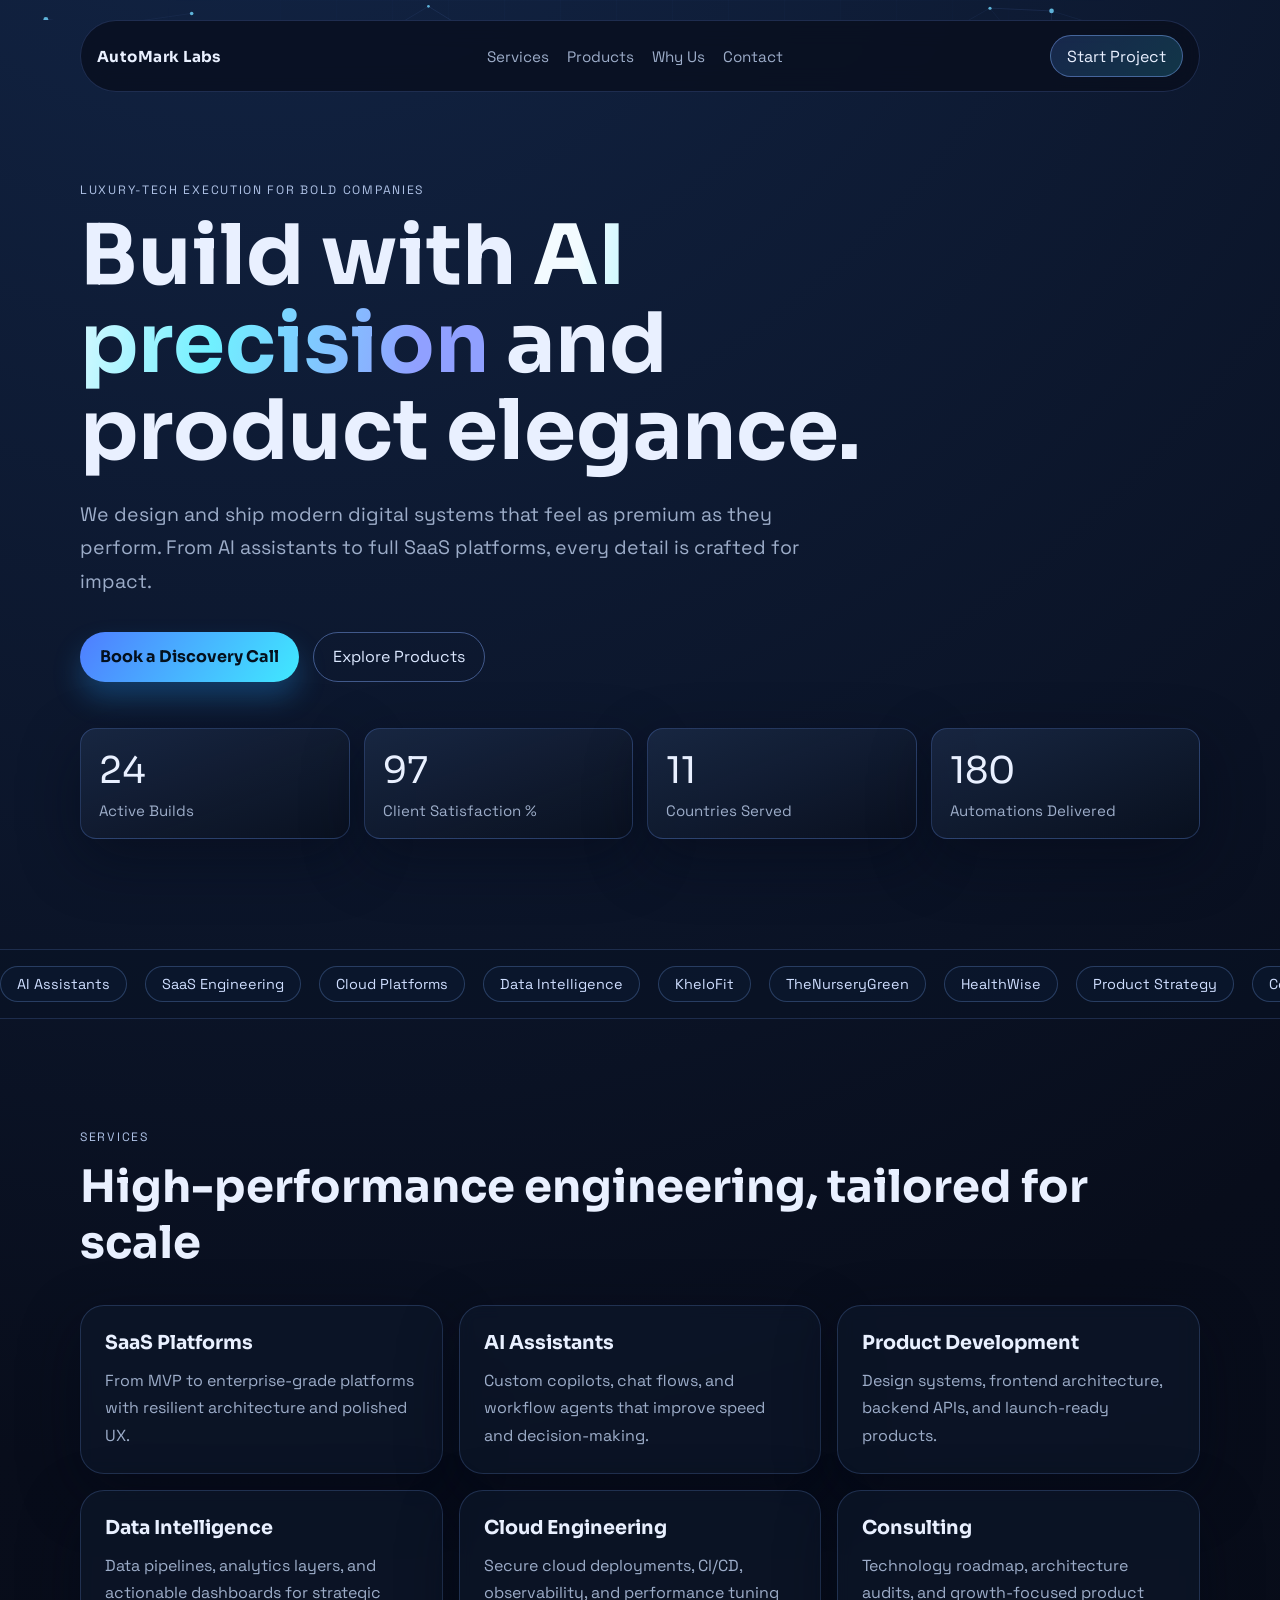
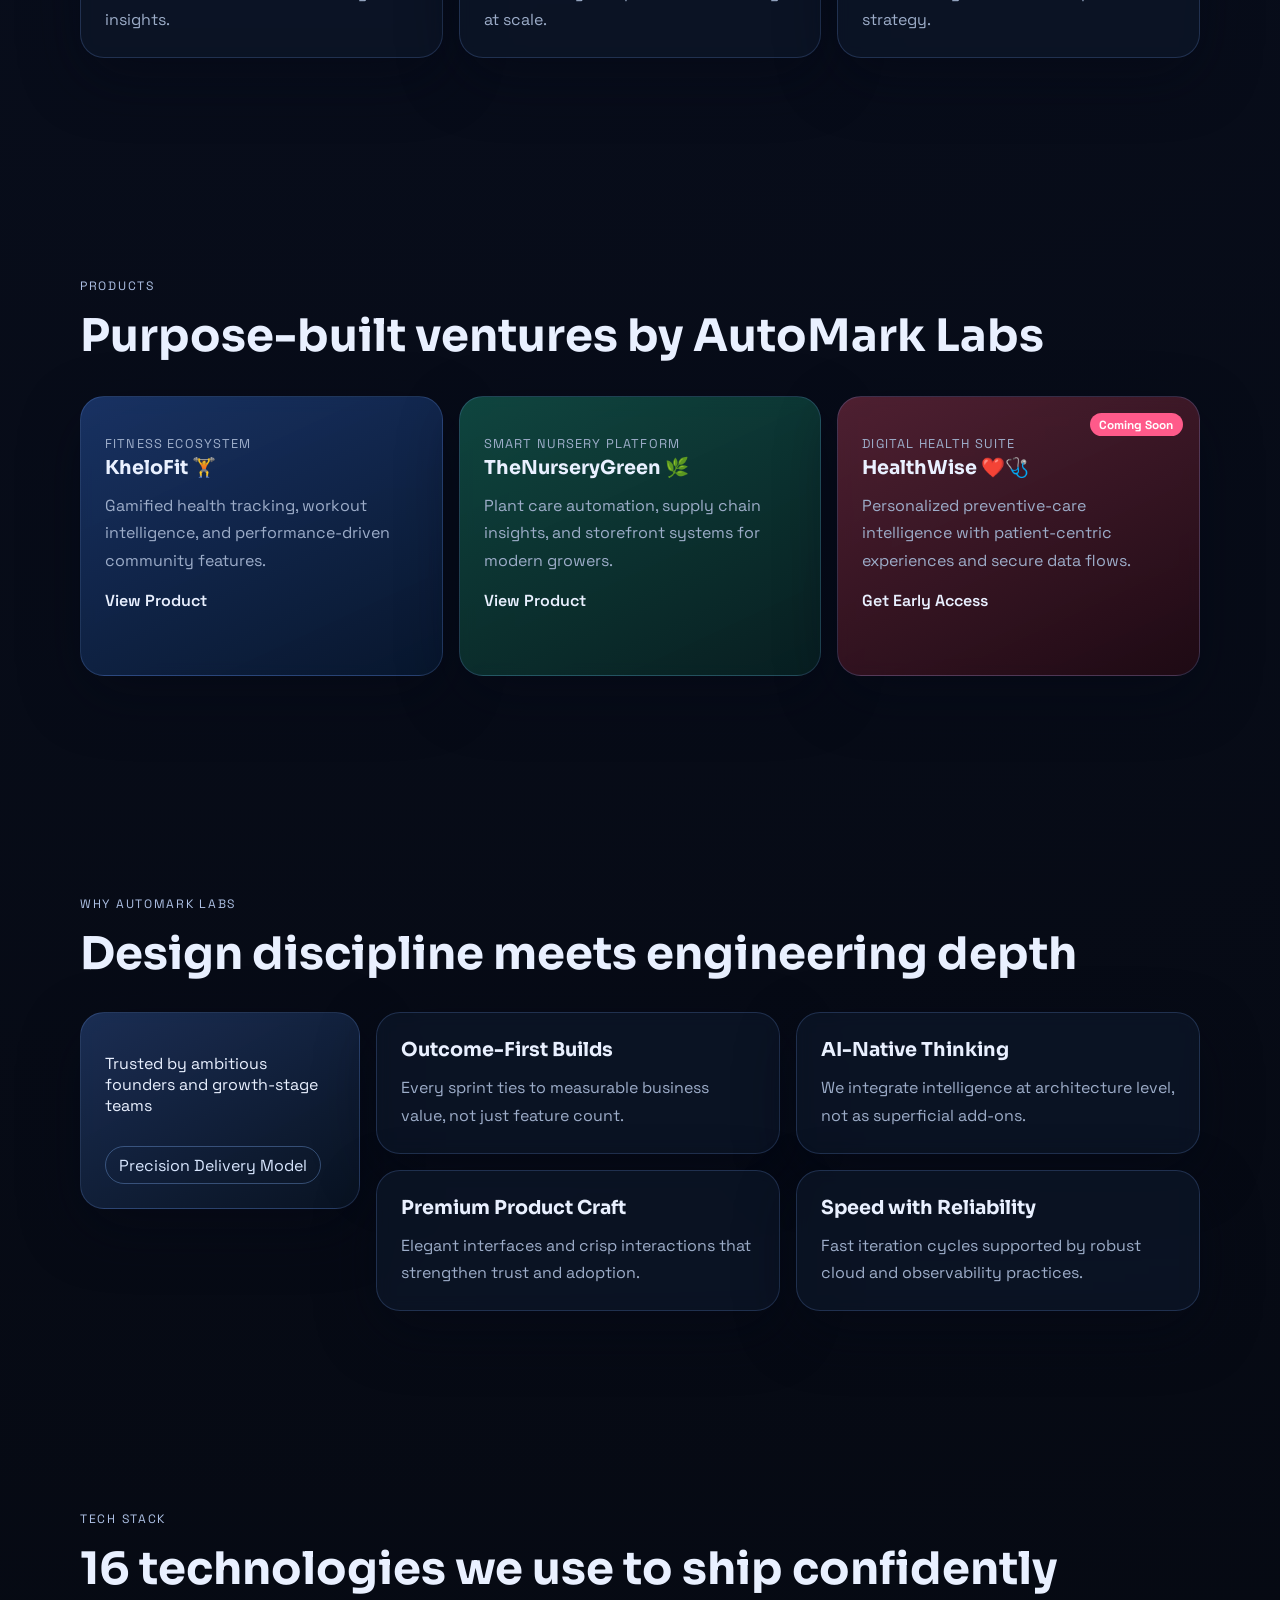
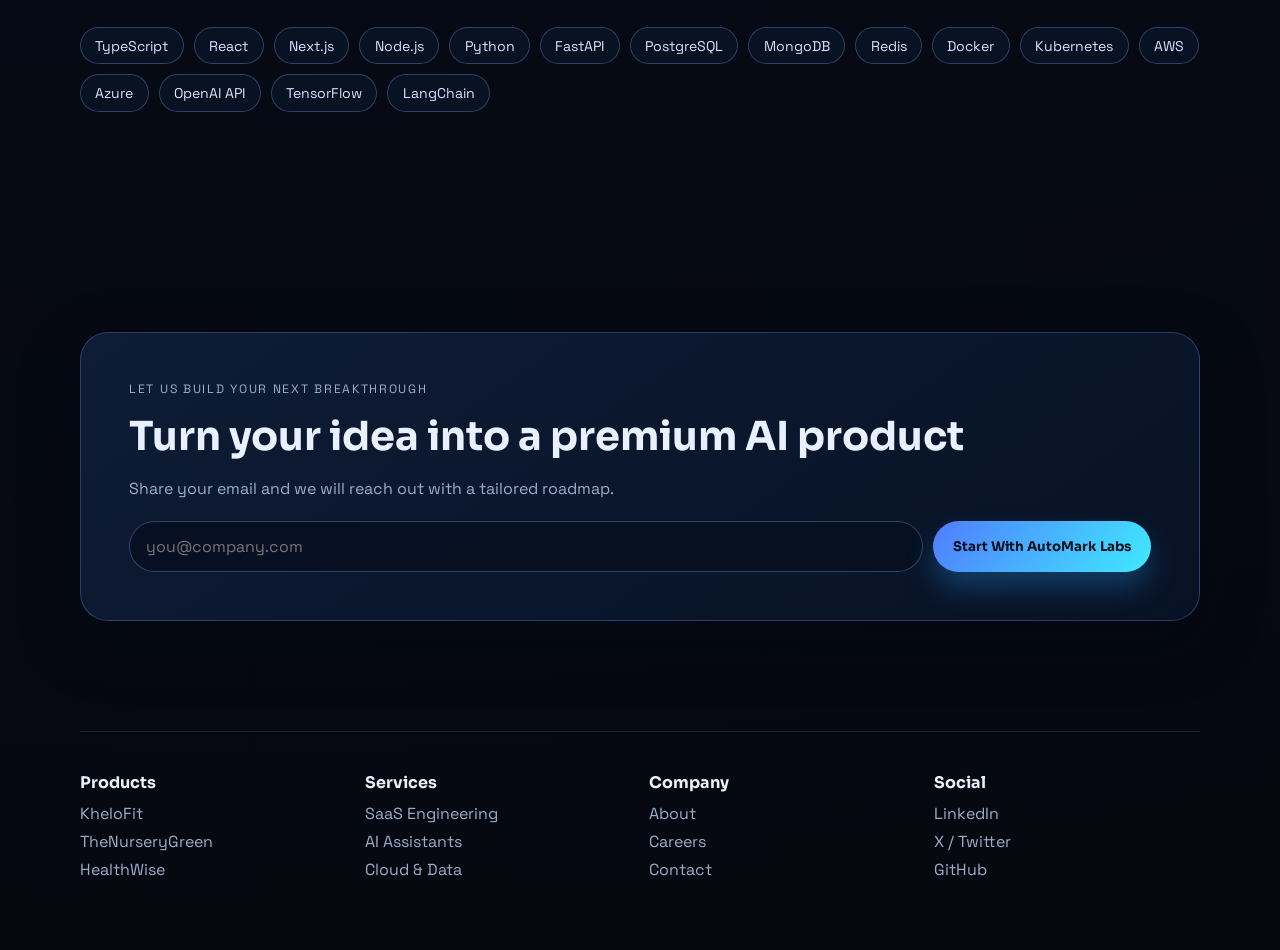
==== index.html @ b2c38bc4 "Initial AutoMarkLabs website" ====
<!DOCTYPE html>
<html lang="en">
  <head>
    <meta charset="UTF-8" />
    <meta name="viewport" content="width=device-width, initial-scale=1.0" />
    <title>AutoMark Labs | Luxury AI Engineering</title>
    <meta
      name="description"
      content="AutoMark Labs builds AI products, SaaS systems, and cloud-native platforms with precision and elegance."
    />

    <link rel="preconnect" href="https://fonts.googleapis.com" />
    <link rel="preconnect" href="https://fonts.gstatic.com" crossorigin />
    <link
      href="https://fonts.googleapis.com/css2?family=Space+Grotesk:wght@400;500;600;700&family=Sora:wght@400;500;600;700;800&display=swap"
      rel="stylesheet"
    />

    <link rel="stylesheet" href="styles.css" />
  </head>
  <body>
    <canvas id="particle-network" aria-hidden="true"></canvas>
    <div class="grid-atmosphere" aria-hidden="true"></div>

    <header class="site-header">
      <div class="brand">AutoMark Labs</div>
      <nav class="top-nav">
        <a href="#services">Services</a>
        <a href="#products">Products</a>
        <a href="#why">Why Us</a>
        <a href="#contact">Contact</a>
      </nav>
      <button class="ghost-btn">Start Project</button>
    </header>

    <main>
      <section class="hero section-pad" id="top">
        <div class="hero-glow" aria-hidden="true"></div>
        <p class="eyebrow reveal">Luxury-tech execution for bold companies</p>
        <h1 class="hero-title reveal">
          Build with
          <span class="gradient-text">AI precision</span>
          and product elegance.
        </h1>
        <p class="hero-copy reveal">
          We design and ship modern digital systems that feel as premium as they perform.
          From AI assistants to full SaaS platforms, every detail is crafted for impact.
        </p>

        <div class="hero-cta reveal">
          <a class="cta-btn" href="#contact">Book a Discovery Call</a>
          <a class="link-btn" href="#products">Explore Products</a>
        </div>

        <div class="hero-stats reveal">
          <article class="stat-card">
            <p class="stat-number" data-target="24">0</p>
            <p class="stat-label">Active Builds</p>
          </article>
          <article class="stat-card">
            <p class="stat-number" data-target="97">0</p>
            <p class="stat-label">Client Satisfaction %</p>
          </article>
          <article class="stat-card">
            <p class="stat-number" data-target="11">0</p>
            <p class="stat-label">Countries Served</p>
          </article>
          <article class="stat-card">
            <p class="stat-number" data-target="180">0</p>
            <p class="stat-label">Automations Delivered</p>
          </article>
        </div>
      </section>

      <section class="marquee-wrap" aria-label="Products and services marquee">
        <div class="marquee-track">
          <span>AI Assistants</span>
          <span>SaaS Engineering</span>
          <span>Cloud Platforms</span>
          <span>Data Intelligence</span>
          <span>KheloFit</span>
          <span>TheNurseryGreen</span>
          <span>HealthWise</span>
          <span>Product Strategy</span>
          <span>Consulting</span>
          <span>AI Automation</span>
        </div>
      </section>

      <section class="section-pad" id="services">
        <div class="section-head reveal">
          <p class="eyebrow">Services</p>
          <h2>High-performance engineering, tailored for scale</h2>
        </div>

        <div class="card-grid services-grid">
          <article class="service-card reveal">
            <h3>SaaS Platforms</h3>
            <p>From MVP to enterprise-grade platforms with resilient architecture and polished UX.</p>
          </article>
          <article class="service-card reveal">
            <h3>AI Assistants</h3>
            <p>Custom copilots, chat flows, and workflow agents that improve speed and decision-making.</p>
          </article>
          <article class="service-card reveal">
            <h3>Product Development</h3>
            <p>Design systems, frontend architecture, backend APIs, and launch-ready products.</p>
          </article>
          <article class="service-card reveal">
            <h3>Data Intelligence</h3>
            <p>Data pipelines, analytics layers, and actionable dashboards for strategic insights.</p>
          </article>
          <article class="service-card reveal">
            <h3>Cloud Engineering</h3>
            <p>Secure cloud deployments, CI/CD, observability, and performance tuning at scale.</p>
          </article>
          <article class="service-card reveal">
            <h3>Consulting</h3>
            <p>Technology roadmap, architecture audits, and growth-focused product strategy.</p>
          </article>
        </div>
      </section>

      <section class="section-pad" id="products">
        <div class="section-head reveal">
          <p class="eyebrow">Products</p>
          <h2>Purpose-built ventures by AutoMark Labs</h2>
        </div>

        <div class="products-grid">
          <article class="product-card p1 reveal">
            <p class="product-kicker">Fitness Ecosystem</p>
            <h3>KheloFit <span aria-hidden="true">🏋️</span></h3>
            <p>Gamified health tracking, workout intelligence, and performance-driven community features.</p>
            <a href="#" aria-label="Learn more about KheloFit">View Product</a>
          </article>

          <article class="product-card p2 reveal">
            <p class="product-kicker">Smart Nursery Platform</p>
            <h3>TheNurseryGreen <span aria-hidden="true">🌿</span></h3>
            <p>Plant care automation, supply chain insights, and storefront systems for modern growers.</p>
            <a href="#" aria-label="Learn more about TheNurseryGreen">View Product</a>
          </article>

          <article class="product-card p3 reveal">
            <span class="ribbon">Coming Soon</span>
            <p class="product-kicker">Digital Health Suite</p>
            <h3>HealthWise <span aria-hidden="true">❤️‍🩺</span></h3>
            <p>Personalized preventive-care intelligence with patient-centric experiences and secure data flows.</p>
            <a href="#" aria-label="Learn more about HealthWise">Get Early Access</a>
          </article>
        </div>
      </section>

      <section class="section-pad" id="why">
        <div class="section-head reveal">
          <p class="eyebrow">Why AutoMark Labs</p>
          <h2>Design discipline meets engineering depth</h2>
        </div>

        <div class="why-layout">
          <aside class="floating-badge reveal" aria-label="Company trust badge">
            <p>Trusted by ambitious founders and growth-stage teams</p>
            <div class="badge-chip">Precision Delivery Model</div>
          </aside>

          <div class="why-grid">
            <article class="why-card reveal">
              <h3>Outcome-First Builds</h3>
              <p>Every sprint ties to measurable business value, not just feature count.</p>
            </article>
            <article class="why-card reveal">
              <h3>AI-Native Thinking</h3>
              <p>We integrate intelligence at architecture level, not as superficial add-ons.</p>
            </article>
            <article class="why-card reveal">
              <h3>Premium Product Craft</h3>
              <p>Elegant interfaces and crisp interactions that strengthen trust and adoption.</p>
            </article>
            <article class="why-card reveal">
              <h3>Speed with Reliability</h3>
              <p>Fast iteration cycles supported by robust cloud and observability practices.</p>
            </article>
          </div>
        </div>
      </section>

      <section class="section-pad stack" id="stack">
        <div class="section-head reveal">
          <p class="eyebrow">Tech Stack</p>
          <h2>16 technologies we use to ship confidently</h2>
        </div>

        <div class="chip-wrap reveal" role="list" aria-label="Technology stack list">
          <span class="chip">TypeScript</span>
          <span class="chip">React</span>
          <span class="chip">Next.js</span>
          <span class="chip">Node.js</span>
          <span class="chip">Python</span>
          <span class="chip">FastAPI</span>
          <span class="chip">PostgreSQL</span>
          <span class="chip">MongoDB</span>
          <span class="chip">Redis</span>
          <span class="chip">Docker</span>
          <span class="chip">Kubernetes</span>
          <span class="chip">AWS</span>
          <span class="chip">Azure</span>
          <span class="chip">OpenAI API</span>
          <span class="chip">TensorFlow</span>
          <span class="chip">LangChain</span>
        </div>
      </section>

      <section class="section-pad" id="contact">
        <div class="cta-panel reveal">
          <p class="eyebrow">Let us build your next breakthrough</p>
          <h2>Turn your idea into a premium AI product</h2>
          <p>Share your email and we will reach out with a tailored roadmap.</p>
          <form class="cta-form" action="#" method="post">
            <label class="sr-only" for="email">Email Address</label>
            <input id="email" name="email" type="email" placeholder="you@company.com" required />
            <button type="submit">Start With AutoMark Labs</button>
          </form>
        </div>
      </section>
    </main>

    <footer class="site-footer section-pad">
      <div>
        <h4>Products</h4>
        <a href="#">KheloFit</a>
        <a href="#">TheNurseryGreen</a>
        <a href="#">HealthWise</a>
      </div>
      <div>
        <h4>Services</h4>
        <a href="#services">SaaS Engineering</a>
        <a href="#services">AI Assistants</a>
        <a href="#services">Cloud & Data</a>
      </div>
      <div>
        <h4>Company</h4>
        <a href="#why">About</a>
        <a href="#contact">Careers</a>
        <a href="#contact">Contact</a>
      </div>
      <div>
        <h4>Social</h4>
        <a href="#" aria-label="LinkedIn">LinkedIn</a>
        <a href="#" aria-label="X">X / Twitter</a>
        <a href="#" aria-label="GitHub">GitHub</a>
      </div>
    </footer>

    <script src="script.js"></script>
  </body>
</html>
---- styles.css ----
:root {
  --bg: #05080f;
  --bg-soft: #091120;
  --surface: rgba(14, 25, 44, 0.62);
  --surface-2: rgba(13, 20, 34, 0.8);
  --line: rgba(120, 163, 255, 0.18);
  --text: #e9f0ff;
  --muted: #9dadc9;
  --accent-cyan: #40e9ff;
  --accent-indigo: #7b8dff;
  --accent-blue: #4f7dff;
  --success: #62ffc9;
  --danger: #ff5a8a;
  --radius-lg: 24px;
  --radius-md: 16px;
  --radius-sm: 12px;
  --shadow-main: 0 20px 60px rgba(4, 9, 22, 0.45);
  --container: min(1120px, 92vw);
}

* {
  box-sizing: border-box;
}

html,
body {
  margin: 0;
  padding: 0;
  color: var(--text);
  font-family: "Space Grotesk", "Segoe UI", sans-serif;
  background: radial-gradient(circle at 20% -10%, #13274a 0%, #080d1b 40%, #05080f 100%);
  scroll-behavior: smooth;
}

body {
  min-height: 100vh;
  overflow-x: hidden;
}

a {
  color: inherit;
  text-decoration: none;
}

#particle-network {
  position: fixed;
  inset: 0;
  width: 100%;
  height: 100%;
  z-index: -3;
}

.grid-atmosphere {
  position: fixed;
  inset: 0;
  z-index: -2;
  background-image:
    linear-gradient(rgba(95, 145, 255, 0.08) 1px, transparent 1px),
    linear-gradient(90deg, rgba(95, 145, 255, 0.08) 1px, transparent 1px);
  background-size: 56px 56px;
  mask-image: radial-gradient(circle at center, rgba(0, 0, 0, 0.9), transparent 85%);
  pointer-events: none;
}

.site-header {
  width: var(--container);
  margin: 20px auto 0;
  position: sticky;
  top: 16px;
  z-index: 20;
  display: flex;
  align-items: center;
  justify-content: space-between;
  gap: 20px;
  padding: 14px 16px;
  border-radius: 999px;
  background: rgba(8, 14, 28, 0.76);
  border: 1px solid rgba(117, 157, 255, 0.2);
  backdrop-filter: blur(12px);
}

.brand {
  font-family: "Sora", "Segoe UI", sans-serif;
  font-weight: 700;
  letter-spacing: 0.03em;
  font-size: 0.95rem;
}

.top-nav {
  display: flex;
  gap: 18px;
  color: var(--muted);
  font-size: 0.95rem;
}

.top-nav a {
  transition: color 0.25s ease;
}

.top-nav a:hover,
.top-nav a:focus-visible {
  color: var(--text);
}

.ghost-btn {
  border: 1px solid rgba(130, 173, 255, 0.45);
  background: linear-gradient(135deg, rgba(84, 131, 255, 0.2), rgba(64, 233, 255, 0.18));
  color: var(--text);
  border-radius: 999px;
  padding: 0.6rem 1rem;
  font: inherit;
  cursor: pointer;
}

.section-pad {
  width: var(--container);
  margin: 0 auto;
  padding: 110px 0;
}

.hero {
  position: relative;
  padding-top: 90px;
}

.hero-glow {
  position: absolute;
  width: 580px;
  height: 580px;
  border-radius: 50%;
  left: 50%;
  top: 6%;
  transform: translateX(-50%);
  background: radial-gradient(circle, rgba(65, 141, 255, 0.35), rgba(6, 12, 23, 0));
  filter: blur(2px);
  z-index: -1;
}

.eyebrow {
  letter-spacing: 0.14em;
  text-transform: uppercase;
  color: #adc0e4;
  font-size: 0.76rem;
  margin: 0 0 14px;
}

.hero-title {
  font-family: "Sora", "Segoe UI", sans-serif;
  font-size: clamp(2.4rem, 6.5vw, 5.2rem);
  line-height: 1.05;
  max-width: 900px;
  margin: 0;
}

.gradient-text {
  background: linear-gradient(100deg, #f3fbff 10%, #70f0ff 45%, #90a0ff 85%);
  -webkit-background-clip: text;
  background-clip: text;
  color: transparent;
}

.hero-copy {
  max-width: 720px;
  color: var(--muted);
  font-size: clamp(1rem, 2vw, 1.22rem);
  margin: 24px 0 0;
  line-height: 1.7;
}

.hero-cta {
  margin-top: 34px;
  display: flex;
  gap: 14px;
  flex-wrap: wrap;
}

.cta-btn,
.cta-form button {
  background: linear-gradient(125deg, var(--accent-blue), var(--accent-cyan));
  color: #04101d;
  border: 0;
  border-radius: 999px;
  padding: 0.86rem 1.25rem;
  font-weight: 700;
  font-family: "Sora", "Segoe UI", sans-serif;
  cursor: pointer;
  box-shadow: 0 16px 28px rgba(40, 162, 255, 0.28);
}

.link-btn {
  border: 1px solid rgba(133, 171, 255, 0.44);
  border-radius: 999px;
  padding: 0.84rem 1.2rem;
  color: #dce8ff;
}

.hero-stats {
  margin-top: 46px;
  display: grid;
  grid-template-columns: repeat(4, minmax(140px, 1fr));
  gap: 14px;
}

.stat-card {
  background: linear-gradient(160deg, rgba(26, 41, 69, 0.86), rgba(9, 16, 30, 0.8));
  border-radius: var(--radius-md);
  border: 1px solid rgba(109, 157, 255, 0.25);
  padding: 18px;
  box-shadow: var(--shadow-main);
}

.stat-number {
  font-family: "Sora", "Segoe UI", sans-serif;
  font-size: clamp(1.5rem, 3vw, 2.3rem);
  margin: 0;
}

.stat-label {
  margin: 7px 0 0;
  color: var(--muted);
  font-size: 0.94rem;
}

.marquee-wrap {
  border-top: 1px solid var(--line);
  border-bottom: 1px solid var(--line);
  overflow: hidden;
  background: rgba(9, 18, 36, 0.5);
}

.marquee-track {
  display: flex;
  gap: 18px;
  width: max-content;
  padding: 16px 0;
  animation: marquee 30s linear infinite;
}

.marquee-track span {
  border: 1px solid rgba(129, 175, 255, 0.26);
  background: rgba(11, 25, 48, 0.65);
  border-radius: 999px;
  padding: 0.52rem 1rem;
  font-size: 0.9rem;
  color: #cfdeff;
}

@keyframes marquee {
  from {
    transform: translateX(0%);
  }
  to {
    transform: translateX(-50%);
  }
}

.section-head h2 {
  margin: 0;
  font-family: "Sora", "Segoe UI", sans-serif;
  font-size: clamp(1.6rem, 4vw, 2.8rem);
}

.card-grid {
  margin-top: 34px;
  display: grid;
  gap: 16px;
}

.services-grid {
  grid-template-columns: repeat(3, minmax(0, 1fr));
}

.service-card,
.why-card,
.product-card,
.floating-badge {
  border-radius: var(--radius-lg);
  border: 1px solid rgba(124, 171, 255, 0.2);
  background: var(--surface);
  backdrop-filter: blur(8px);
  padding: 24px;
  box-shadow: var(--shadow-main);
}

.service-card h3,
.why-card h3,
.product-card h3 {
  margin: 0;
  font-family: "Sora", "Segoe UI", sans-serif;
  font-size: 1.2rem;
}

.service-card p,
.why-card p,
.product-card p {
  margin: 12px 0 0;
  color: var(--muted);
  line-height: 1.7;
}

.products-grid {
  margin-top: 32px;
  display: grid;
  grid-template-columns: repeat(3, minmax(0, 1fr));
  gap: 16px;
}

.product-card {
  position: relative;
  min-height: 280px;
}

.product-kicker {
  margin: 0;
  font-size: 0.8rem;
  letter-spacing: 0.09em;
  text-transform: uppercase;
}

.product-card a {
  display: inline-block;
  margin-top: 16px;
  font-weight: 600;
}

.product-card.p1 {
  background: linear-gradient(155deg, rgba(32, 66, 130, 0.7), rgba(8, 24, 48, 0.88));
}

.product-card.p2 {
  background: linear-gradient(155deg, rgba(20, 97, 82, 0.68), rgba(8, 33, 34, 0.88));
}

.product-card.p3 {
  background: linear-gradient(155deg, rgba(116, 43, 63, 0.66), rgba(33, 10, 20, 0.9));
}

.ribbon {
  position: absolute;
  top: 16px;
  right: 16px;
  background: var(--danger);
  color: white;
  padding: 0.24rem 0.6rem;
  border-radius: 999px;
  font-size: 0.74rem;
  font-weight: 700;
}

.why-layout {
  margin-top: 30px;
  display: grid;
  grid-template-columns: 280px 1fr;
  gap: 16px;
}

.floating-badge {
  align-self: start;
  position: sticky;
  top: 110px;
  background: linear-gradient(150deg, rgba(30, 52, 94, 0.85), rgba(10, 20, 36, 0.88));
}

.badge-chip {
  display: inline-block;
  margin-top: 14px;
  border-radius: 999px;
  border: 1px solid rgba(132, 182, 255, 0.34);
  padding: 0.45rem 0.8rem;
  color: #d9e7ff;
}

.why-grid {
  display: grid;
  gap: 16px;
  grid-template-columns: repeat(2, minmax(0, 1fr));
}

.stack {
  padding-top: 90px;
}

.chip-wrap {
  margin-top: 30px;
  display: flex;
  flex-wrap: wrap;
  gap: 10px;
}

.chip {
  border-radius: 999px;
  padding: 0.54rem 0.9rem;
  border: 1px solid rgba(140, 176, 255, 0.3);
  background: rgba(9, 22, 42, 0.7);
  color: #d8e5ff;
  font-size: 0.88rem;
}

.cta-panel {
  border: 1px solid rgba(125, 170, 255, 0.28);
  border-radius: 28px;
  background: linear-gradient(145deg, rgba(14, 29, 56, 0.95), rgba(8, 19, 38, 0.95));
  padding: clamp(1.4rem, 4vw, 3rem);
  box-shadow: var(--shadow-main);
}

.cta-panel h2 {
  margin: 0;
  font-size: clamp(1.5rem, 3.8vw, 2.5rem);
  font-family: "Sora", "Segoe UI", sans-serif;
}

.cta-panel p {
  color: var(--muted);
  max-width: 640px;
}

.cta-form {
  margin-top: 22px;
  display: flex;
  gap: 10px;
  flex-wrap: wrap;
}

.cta-form input {
  min-width: 260px;
  flex: 1;
  border-radius: 999px;
  border: 1px solid rgba(141, 184, 255, 0.3);
  background: rgba(7, 16, 32, 0.85);
  color: var(--text);
  padding: 0.88rem 1rem;
  font: inherit;
}

.site-footer {
  display: grid;
  grid-template-columns: repeat(4, minmax(0, 1fr));
  gap: 18px;
  border-top: 1px solid var(--line);
  padding-top: 40px;
  padding-bottom: 70px;
}

.site-footer h4 {
  margin: 0 0 10px;
  font-family: "Sora", "Segoe UI", sans-serif;
}

.site-footer a {
  display: block;
  color: var(--muted);
  margin-top: 7px;
}

.sr-only {
  position: absolute;
  width: 1px;
  height: 1px;
  overflow: hidden;
  clip: rect(0, 0, 0, 0);
  white-space: nowrap;
}

.reveal {
  opacity: 0;
  transform: translateY(24px);
  transition: opacity 0.8s ease, transform 0.8s ease;
}

.reveal.is-visible {
  opacity: 1;
  transform: translateY(0);
}

@media (max-width: 1050px) {
  .hero-stats {
    grid-template-columns: repeat(2, minmax(0, 1fr));
  }

  .services-grid,
  .products-grid {
    grid-template-columns: repeat(2, minmax(0, 1fr));
  }

  .why-layout {
    grid-template-columns: 1fr;
  }

  .floating-badge {
    position: relative;
    top: 0;
  }

  .site-footer {
    grid-template-columns: repeat(2, minmax(0, 1fr));
  }
}

@media (max-width: 760px) {
  .site-header {
    margin-top: 12px;
    width: min(94vw, 1120px);
    border-radius: 18px;
    flex-wrap: wrap;
  }

  .top-nav {
    width: 100%;
    justify-content: space-between;
    order: 3;
  }

  .hero {
    padding-top: 60px;
  }

  .section-pad {
    padding: 78px 0;
  }

  .services-grid,
  .products-grid,
  .why-grid,
  .site-footer {
    grid-template-columns: 1fr;
  }

  .hero-stats {
    grid-template-columns: 1fr;
  }

  .cta-form {
    flex-direction: column;
  }

  .cta-form input,
  .cta-form button {
    width: 100%;
  }
}

@media (prefers-reduced-motion: reduce) {
  * {
    animation: none !important;
    transition: none !important;
    scroll-behavior: auto !important;
  }

  .reveal {
    opacity: 1;
    transform: none;
  }
}
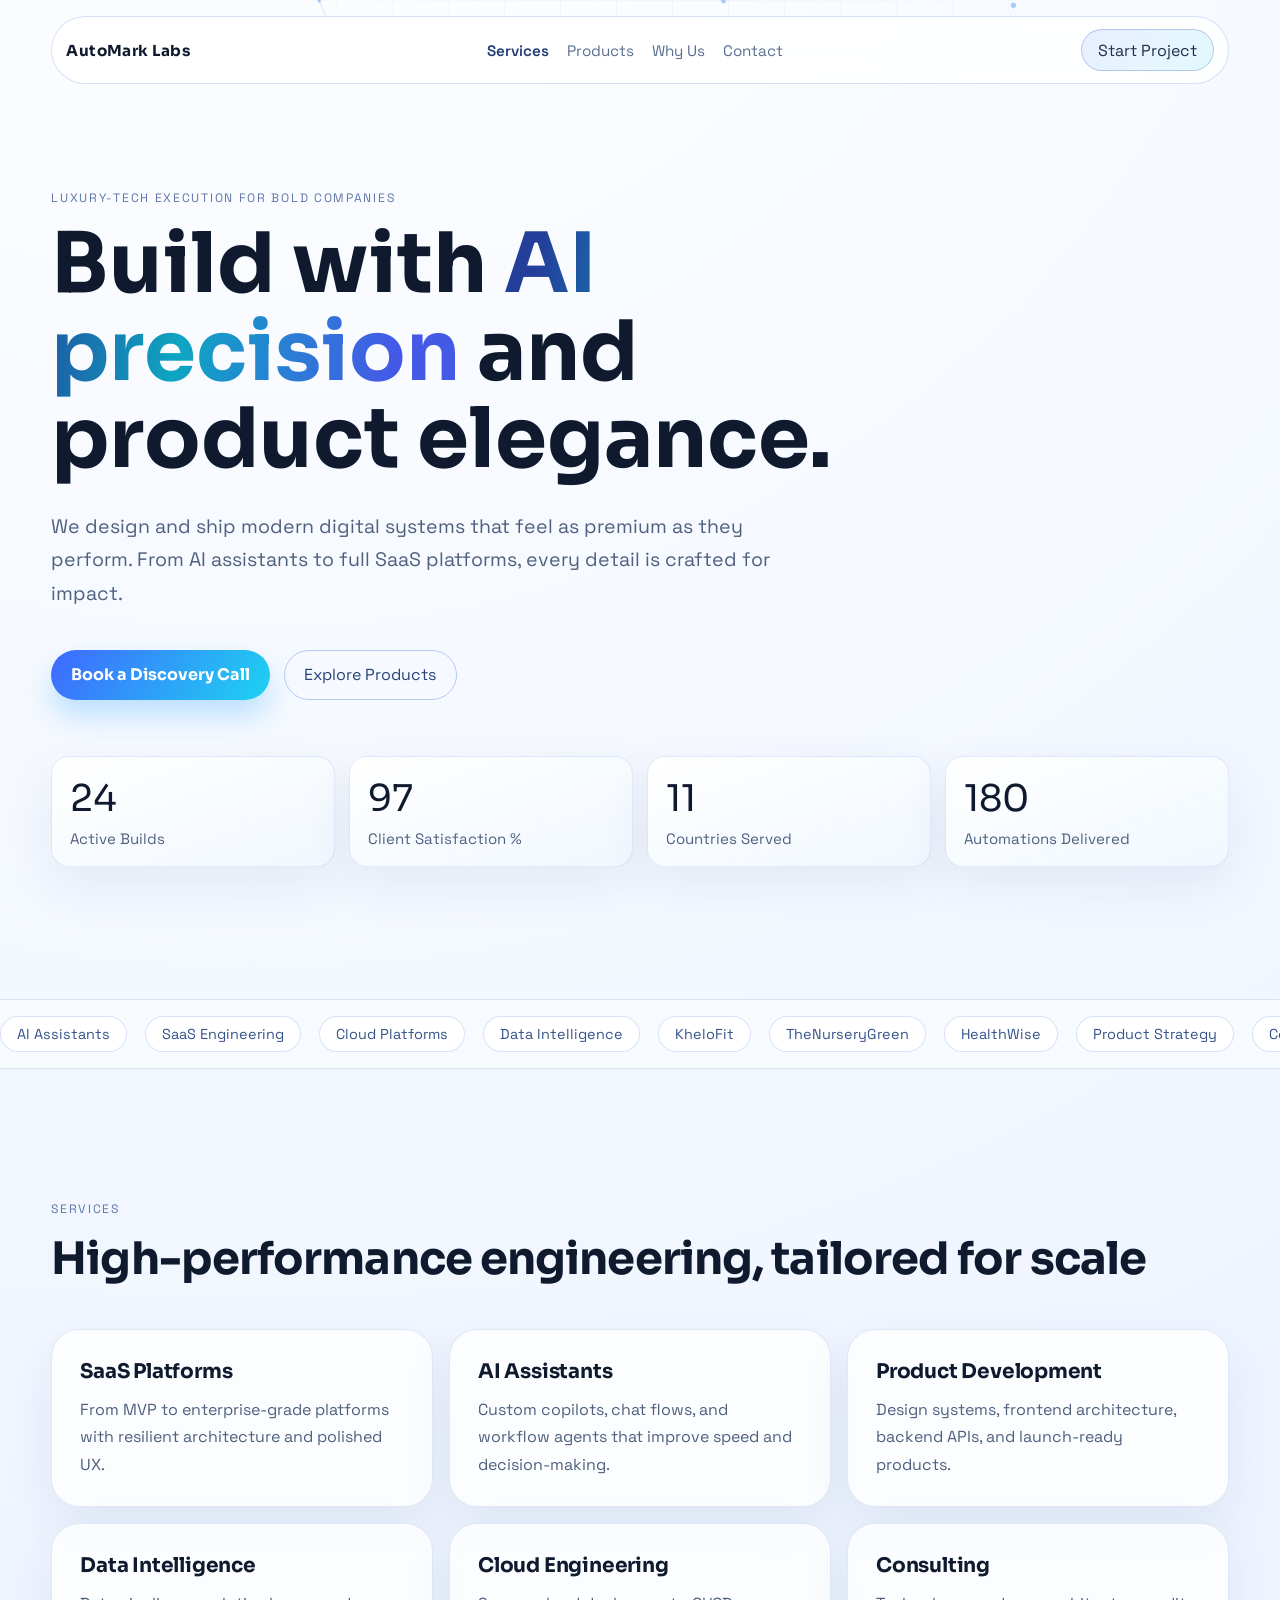
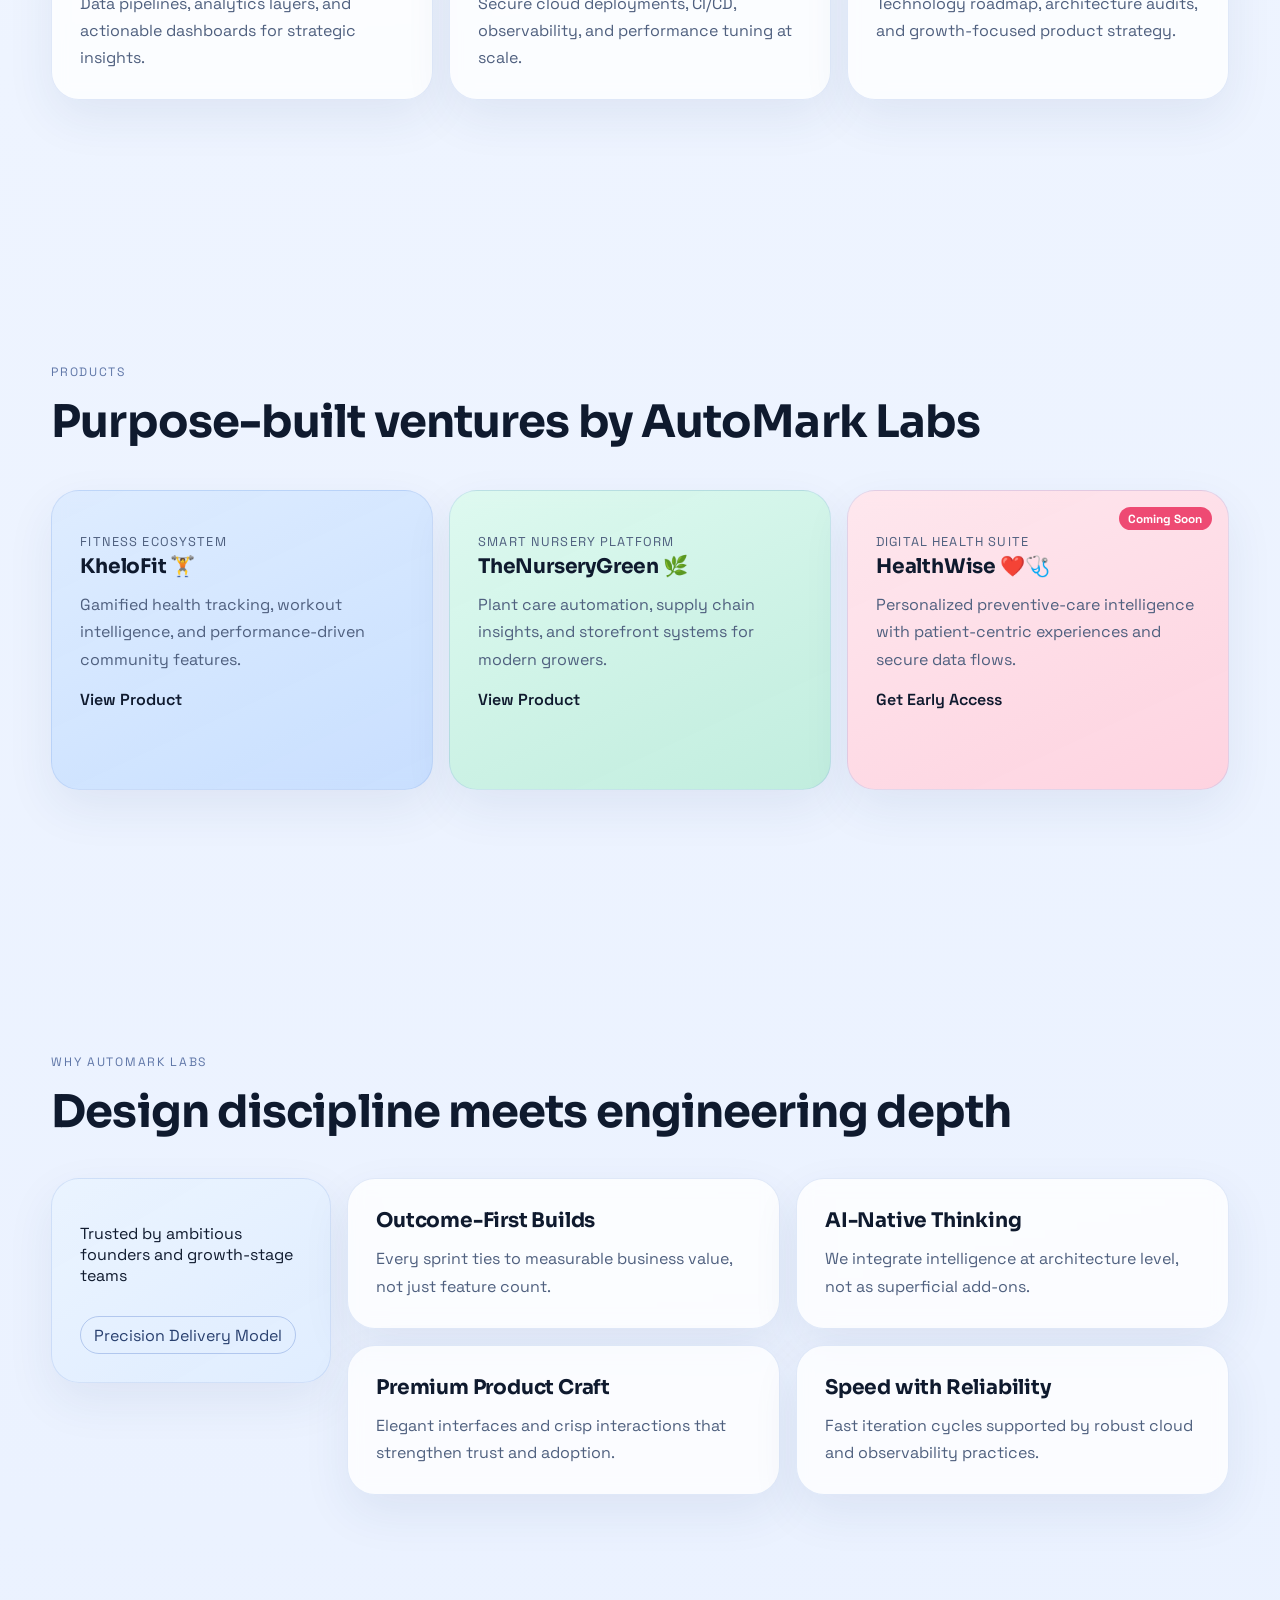
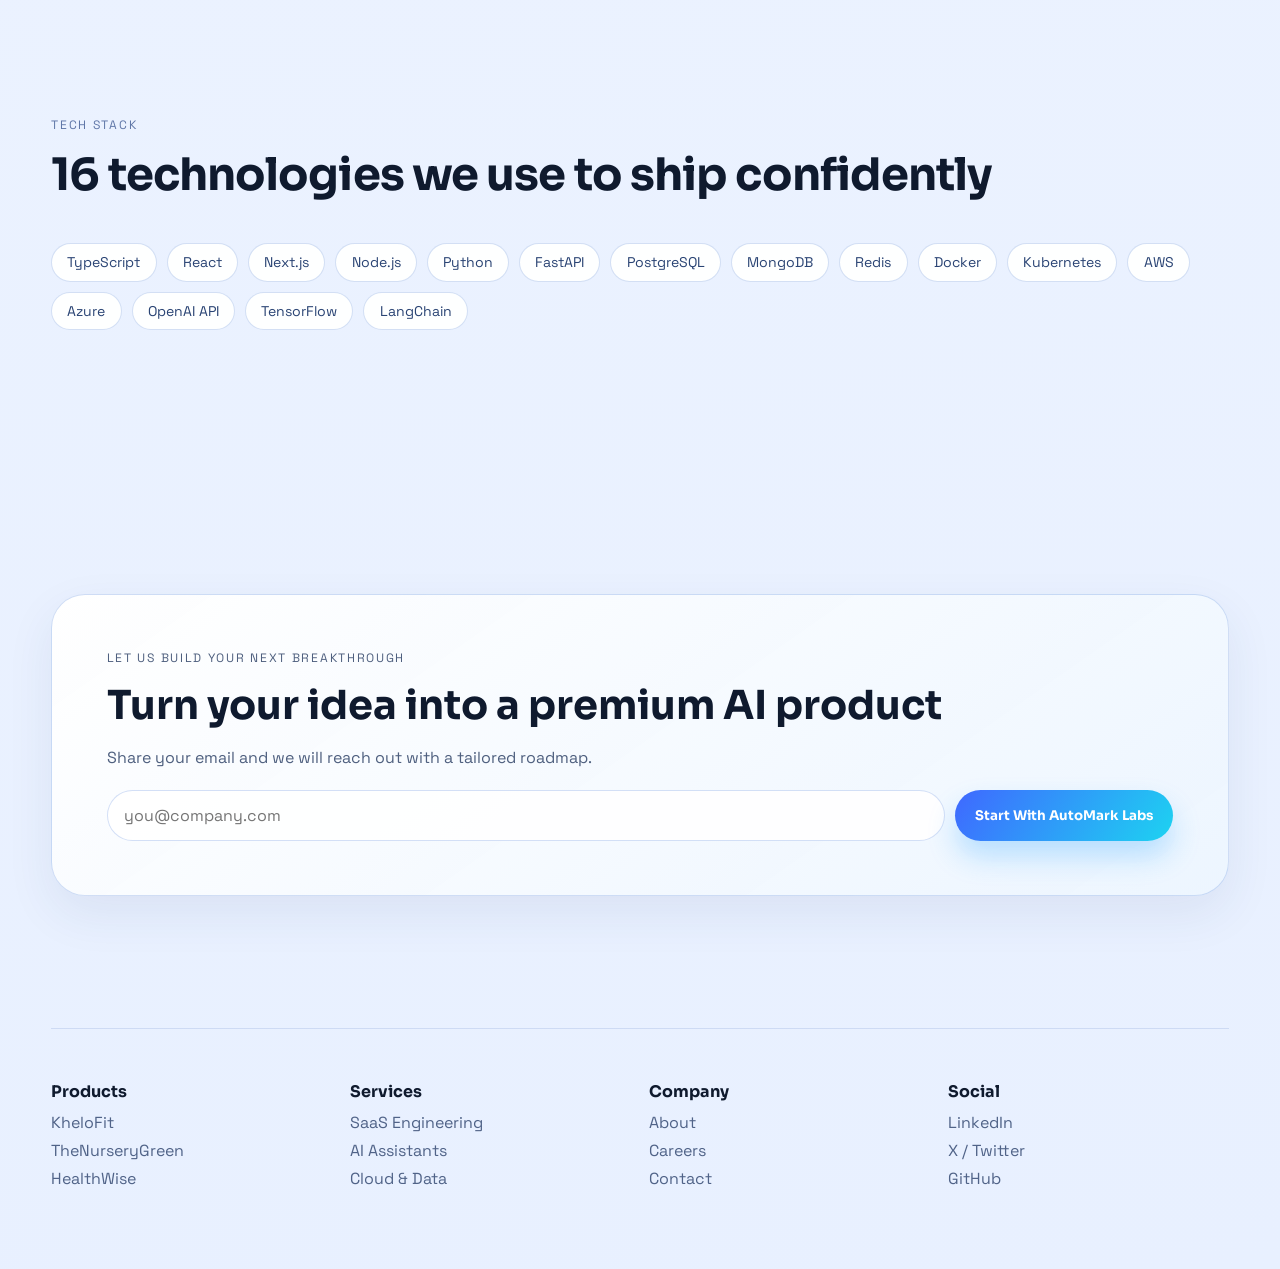
==== commit 69096ec9: "Add technical SEO metadata and crawl files" ====
--- a/index.html
+++ b/index.html
@@ -3,11 +3,38 @@
   <head>
     <meta charset="UTF-8" />
     <meta name="viewport" content="width=device-width, initial-scale=1.0" />
-    <title>AutoMark Labs | Luxury AI Engineering</title>
+    <title>AutoMark Labs | AI Product Development, SaaS, and Cloud Engineering</title>
     <meta
       name="description"
-      content="AutoMark Labs builds AI products, SaaS systems, and cloud-native platforms with precision and elegance."
-    />
+      content="AutoMark Labs helps startups and businesses build AI products, SaaS platforms, cloud-native systems, and data intelligence solutions with premium design and engineering precision."
+    />
+    <meta
+      name="keywords"
+      content="AutoMark Labs, AI product development, SaaS development company, AI assistants, cloud engineering, data intelligence, product consulting, software development India"
+    />
+    <meta name="author" content="AutoMark Labs" />
+    <meta name="robots" content="index, follow, max-image-preview:large, max-snippet:-1, max-video-preview:-1" />
+    <link rel="canonical" href="https://automarklabs.in/" />
+
+    <meta property="og:type" content="website" />
+    <meta property="og:site_name" content="AutoMark Labs" />
+    <meta property="og:title" content="AutoMark Labs | AI Product Development, SaaS, and Cloud Engineering" />
+    <meta
+      property="og:description"
+      content="We design and build AI-first products, scalable SaaS platforms, and modern cloud systems for ambitious companies."
+    />
+    <meta property="og:url" content="https://automarklabs.in/" />
+    <meta property="og:image" content="https://automarklabs.in/og-image.svg" />
+
+    <meta name="twitter:card" content="summary_large_image" />
+    <meta name="twitter:title" content="AutoMark Labs | AI Product Development, SaaS, and Cloud Engineering" />
+    <meta
+      name="twitter:description"
+      content="AI products, SaaS engineering, cloud infrastructure, and data intelligence crafted with premium product design."
+    />
+    <meta name="twitter:image" content="https://automarklabs.in/og-image.svg" />
+
+    <link rel="icon" type="image/svg+xml" href="/favicon.svg" />
 
     <link rel="preconnect" href="https://fonts.googleapis.com" />
     <link rel="preconnect" href="https://fonts.gstatic.com" crossorigin />
@@ -15,6 +42,28 @@
       href="https://fonts.googleapis.com/css2?family=Space+Grotesk:wght@400;500;600;700&family=Sora:wght@400;500;600;700;800&display=swap"
       rel="stylesheet"
     />
+
+    <script type="application/ld+json">
+      {
+        "@context": "https://schema.org",
+        "@type": "Organization",
+        "name": "AutoMark Labs",
+        "url": "https://automarklabs.in/",
+        "description": "AutoMark Labs builds AI products, SaaS platforms, and cloud-native systems with premium design and engineering.",
+        "sameAs": [
+          "https://www.linkedin.com/",
+          "https://x.com/",
+          "https://github.com/tom226"
+        ],
+        "knowsAbout": [
+          "AI Product Development",
+          "SaaS Engineering",
+          "Cloud Engineering",
+          "Data Intelligence",
+          "Technology Consulting"
+        ]
+      }
+    </script>
 
     <link rel="stylesheet" href="styles.css" />
   </head>
@@ -30,7 +79,7 @@
         <a href="#why">Why Us</a>
         <a href="#contact">Contact</a>
       </nav>
-      <button class="ghost-btn">Start Project</button>
+      <a class="ghost-btn" href="#contact">Start Project</a>
     </header>
 
     <main>
--- a/styles.css
+++ b/styles.css
@@ -1,21 +1,21 @@
 :root {
-  --bg: #05080f;
-  --bg-soft: #091120;
-  --surface: rgba(14, 25, 44, 0.62);
-  --surface-2: rgba(13, 20, 34, 0.8);
-  --line: rgba(120, 163, 255, 0.18);
-  --text: #e9f0ff;
-  --muted: #9dadc9;
-  --accent-cyan: #40e9ff;
-  --accent-indigo: #7b8dff;
-  --accent-blue: #4f7dff;
-  --success: #62ffc9;
-  --danger: #ff5a8a;
-  --radius-lg: 24px;
-  --radius-md: 16px;
+  --bg: #f4f8ff;
+  --bg-soft: #edf3ff;
+  --surface: rgba(255, 255, 255, 0.78);
+  --surface-2: rgba(246, 250, 255, 0.9);
+  --line: rgba(94, 131, 201, 0.2);
+  --text: #0f1a2e;
+  --muted: #4f607f;
+  --accent-cyan: #1dd3f1;
+  --accent-indigo: #5674ff;
+  --accent-blue: #3f68ff;
+  --success: #1ec78f;
+  --danger: #ee4a73;
+  --radius-lg: 28px;
+  --radius-md: 18px;
   --radius-sm: 12px;
-  --shadow-main: 0 20px 60px rgba(4, 9, 22, 0.45);
-  --container: min(1120px, 92vw);
+  --shadow-main: 0 18px 48px rgba(39, 70, 120, 0.08);
+  --container: min(1180px, 92vw);
 }
 
 * {
@@ -28,7 +28,7 @@
   padding: 0;
   color: var(--text);
   font-family: "Space Grotesk", "Segoe UI", sans-serif;
-  background: radial-gradient(circle at 20% -10%, #13274a 0%, #080d1b 40%, #05080f 100%);
+  background: radial-gradient(circle at 20% -10%, #ffffff 0%, #eef4ff 42%, #e8f0ff 100%);
   scroll-behavior: smooth;
 }
 
@@ -55,8 +55,8 @@
   inset: 0;
   z-index: -2;
   background-image:
-    linear-gradient(rgba(95, 145, 255, 0.08) 1px, transparent 1px),
-    linear-gradient(90deg, rgba(95, 145, 255, 0.08) 1px, transparent 1px);
+    linear-gradient(rgba(112, 145, 212, 0.18) 1px, transparent 1px),
+    linear-gradient(90deg, rgba(112, 145, 212, 0.18) 1px, transparent 1px);
   background-size: 56px 56px;
   mask-image: radial-gradient(circle at center, rgba(0, 0, 0, 0.9), transparent 85%);
   pointer-events: none;
@@ -64,19 +64,26 @@
 
 .site-header {
   width: var(--container);
-  margin: 20px auto 0;
+  margin: 16px auto 0;
   position: sticky;
-  top: 16px;
+  top: 12px;
   z-index: 20;
   display: flex;
   align-items: center;
   justify-content: space-between;
   gap: 20px;
-  padding: 14px 16px;
-  border-radius: 999px;
-  background: rgba(8, 14, 28, 0.76);
-  border: 1px solid rgba(117, 157, 255, 0.2);
+  padding: 12px 14px;
+  border-radius: 999px;
+  background: rgba(255, 255, 255, 0.84);
+  border: 1px solid rgba(121, 154, 222, 0.3);
   backdrop-filter: blur(12px);
+  transition: transform 0.28s ease, box-shadow 0.28s ease, background-color 0.28s ease;
+}
+
+.site-header.is-scrolled {
+  transform: translateY(-2px) scale(0.995);
+  box-shadow: 0 10px 30px rgba(31, 62, 115, 0.12);
+  background: rgba(255, 255, 255, 0.92);
 }
 
 .brand {
@@ -89,7 +96,7 @@
 .top-nav {
   display: flex;
   gap: 18px;
-  color: var(--muted);
+  color: #5a6d92;
   font-size: 0.95rem;
 }
 
@@ -102,10 +109,15 @@
   color: var(--text);
 }
 
+.top-nav a.is-active {
+  color: #203b73;
+  font-weight: 600;
+}
+
 .ghost-btn {
-  border: 1px solid rgba(130, 173, 255, 0.45);
-  background: linear-gradient(135deg, rgba(84, 131, 255, 0.2), rgba(64, 233, 255, 0.18));
-  color: var(--text);
+  border: 1px solid rgba(98, 132, 212, 0.4);
+  background: linear-gradient(135deg, rgba(87, 120, 255, 0.12), rgba(29, 211, 241, 0.12));
+  color: #20304d;
   border-radius: 999px;
   padding: 0.6rem 1rem;
   font: inherit;
@@ -115,12 +127,12 @@
 .section-pad {
   width: var(--container);
   margin: 0 auto;
-  padding: 110px 0;
+  padding: 132px 0;
 }
 
 .hero {
   position: relative;
-  padding-top: 90px;
+  padding-top: 106px;
 }
 
 .hero-glow {
@@ -131,7 +143,7 @@
   left: 50%;
   top: 6%;
   transform: translateX(-50%);
-  background: radial-gradient(circle, rgba(65, 141, 255, 0.35), rgba(6, 12, 23, 0));
+  background: radial-gradient(circle, rgba(122, 167, 255, 0.34), rgba(255, 255, 255, 0));
   filter: blur(2px);
   z-index: -1;
 }
@@ -139,7 +151,7 @@
 .eyebrow {
   letter-spacing: 0.14em;
   text-transform: uppercase;
-  color: #adc0e4;
+  color: #6077a8;
   font-size: 0.76rem;
   margin: 0 0 14px;
 }
@@ -153,22 +165,22 @@
 }
 
 .gradient-text {
-  background: linear-gradient(100deg, #f3fbff 10%, #70f0ff 45%, #90a0ff 85%);
+  background: linear-gradient(100deg, #233f9a 8%, #0ea5c2 44%, #4559e7 86%);
   -webkit-background-clip: text;
   background-clip: text;
   color: transparent;
 }
 
 .hero-copy {
-  max-width: 720px;
+  max-width: 740px;
   color: var(--muted);
   font-size: clamp(1rem, 2vw, 1.22rem);
-  margin: 24px 0 0;
+  margin: 28px 0 0;
   line-height: 1.7;
 }
 
 .hero-cta {
-  margin-top: 34px;
+  margin-top: 40px;
   display: flex;
   gap: 14px;
   flex-wrap: wrap;
@@ -177,7 +189,7 @@
 .cta-btn,
 .cta-form button {
   background: linear-gradient(125deg, var(--accent-blue), var(--accent-cyan));
-  color: #04101d;
+  color: #ffffff;
   border: 0;
   border-radius: 999px;
   padding: 0.86rem 1.25rem;
@@ -188,23 +200,23 @@
 }
 
 .link-btn {
-  border: 1px solid rgba(133, 171, 255, 0.44);
+  border: 1px solid rgba(123, 155, 230, 0.52);
   border-radius: 999px;
   padding: 0.84rem 1.2rem;
-  color: #dce8ff;
+  color: #274376;
 }
 
 .hero-stats {
-  margin-top: 46px;
+  margin-top: 56px;
   display: grid;
   grid-template-columns: repeat(4, minmax(140px, 1fr));
   gap: 14px;
 }
 
 .stat-card {
-  background: linear-gradient(160deg, rgba(26, 41, 69, 0.86), rgba(9, 16, 30, 0.8));
+  background: linear-gradient(160deg, rgba(255, 255, 255, 0.96), rgba(240, 247, 255, 0.9));
   border-radius: var(--radius-md);
-  border: 1px solid rgba(109, 157, 255, 0.25);
+  border: 1px solid rgba(119, 157, 229, 0.2);
   padding: 18px;
   box-shadow: var(--shadow-main);
 }
@@ -225,7 +237,7 @@
   border-top: 1px solid var(--line);
   border-bottom: 1px solid var(--line);
   overflow: hidden;
-  background: rgba(9, 18, 36, 0.5);
+  background: rgba(248, 252, 255, 0.85);
 }
 
 .marquee-track {
@@ -237,12 +249,12 @@
 }
 
 .marquee-track span {
-  border: 1px solid rgba(129, 175, 255, 0.26);
-  background: rgba(11, 25, 48, 0.65);
+  border: 1px solid rgba(129, 167, 229, 0.3);
+  background: rgba(255, 255, 255, 0.95);
   border-radius: 999px;
   padding: 0.52rem 1rem;
   font-size: 0.9rem;
-  color: #cfdeff;
+  color: #36548a;
 }
 
 @keyframes marquee {
@@ -258,10 +270,11 @@
   margin: 0;
   font-family: "Sora", "Segoe UI", sans-serif;
   font-size: clamp(1.6rem, 4vw, 2.8rem);
+  letter-spacing: -0.02em;
 }
 
 .card-grid {
-  margin-top: 34px;
+  margin-top: 42px;
   display: grid;
   gap: 16px;
 }
@@ -275,10 +288,10 @@
 .product-card,
 .floating-badge {
   border-radius: var(--radius-lg);
-  border: 1px solid rgba(124, 171, 255, 0.2);
+  border: 1px solid rgba(125, 161, 224, 0.22);
   background: var(--surface);
   backdrop-filter: blur(8px);
-  padding: 24px;
+  padding: 28px;
   box-shadow: var(--shadow-main);
 }
 
@@ -287,7 +300,8 @@
 .product-card h3 {
   margin: 0;
   font-family: "Sora", "Segoe UI", sans-serif;
-  font-size: 1.2rem;
+  font-size: 1.26rem;
+  letter-spacing: -0.01em;
 }
 
 .service-card p,
@@ -299,7 +313,7 @@
 }
 
 .products-grid {
-  margin-top: 32px;
+  margin-top: 40px;
   display: grid;
   grid-template-columns: repeat(3, minmax(0, 1fr));
   gap: 16px;
@@ -307,7 +321,7 @@
 
 .product-card {
   position: relative;
-  min-height: 280px;
+  min-height: 300px;
 }
 
 .product-kicker {
@@ -324,15 +338,15 @@
 }
 
 .product-card.p1 {
-  background: linear-gradient(155deg, rgba(32, 66, 130, 0.7), rgba(8, 24, 48, 0.88));
+  background: linear-gradient(155deg, rgba(221, 235, 255, 0.95), rgba(197, 221, 255, 0.92));
 }
 
 .product-card.p2 {
-  background: linear-gradient(155deg, rgba(20, 97, 82, 0.68), rgba(8, 33, 34, 0.88));
+  background: linear-gradient(155deg, rgba(221, 249, 239, 0.95), rgba(190, 236, 220, 0.94));
 }
 
 .product-card.p3 {
-  background: linear-gradient(155deg, rgba(116, 43, 63, 0.66), rgba(33, 10, 20, 0.9));
+  background: linear-gradient(155deg, rgba(255, 230, 237, 0.95), rgba(255, 208, 222, 0.94));
 }
 
 .ribbon {
@@ -348,7 +362,7 @@
 }
 
 .why-layout {
-  margin-top: 30px;
+  margin-top: 38px;
   display: grid;
   grid-template-columns: 280px 1fr;
   gap: 16px;
@@ -358,16 +372,16 @@
   align-self: start;
   position: sticky;
   top: 110px;
-  background: linear-gradient(150deg, rgba(30, 52, 94, 0.85), rgba(10, 20, 36, 0.88));
+  background: linear-gradient(150deg, rgba(234, 243, 255, 0.95), rgba(223, 236, 255, 0.94));
 }
 
 .badge-chip {
   display: inline-block;
   margin-top: 14px;
   border-radius: 999px;
-  border: 1px solid rgba(132, 182, 255, 0.34);
+  border: 1px solid rgba(116, 152, 218, 0.45);
   padding: 0.45rem 0.8rem;
-  color: #d9e7ff;
+  color: #29406f;
 }
 
 .why-grid {
@@ -381,7 +395,7 @@
 }
 
 .chip-wrap {
-  margin-top: 30px;
+  margin-top: 40px;
   display: flex;
   flex-wrap: wrap;
   gap: 10px;
@@ -389,18 +403,18 @@
 
 .chip {
   border-radius: 999px;
-  padding: 0.54rem 0.9rem;
-  border: 1px solid rgba(140, 176, 255, 0.3);
-  background: rgba(9, 22, 42, 0.7);
-  color: #d8e5ff;
+  padding: 0.58rem 0.95rem;
+  border: 1px solid rgba(120, 155, 219, 0.32);
+  background: rgba(255, 255, 255, 0.94);
+  color: #2a4474;
   font-size: 0.88rem;
 }
 
 .cta-panel {
-  border: 1px solid rgba(125, 170, 255, 0.28);
-  border-radius: 28px;
-  background: linear-gradient(145deg, rgba(14, 29, 56, 0.95), rgba(8, 19, 38, 0.95));
-  padding: clamp(1.4rem, 4vw, 3rem);
+  border: 1px solid rgba(125, 160, 226, 0.35);
+  border-radius: 34px;
+  background: linear-gradient(145deg, rgba(255, 255, 255, 0.98), rgba(236, 245, 255, 0.96));
+  padding: clamp(1.8rem, 4.3vw, 3.4rem);
   box-shadow: var(--shadow-main);
 }
 
@@ -426,8 +440,8 @@
   min-width: 260px;
   flex: 1;
   border-radius: 999px;
-  border: 1px solid rgba(141, 184, 255, 0.3);
-  background: rgba(7, 16, 32, 0.85);
+  border: 1px solid rgba(128, 164, 228, 0.35);
+  background: rgba(255, 255, 255, 0.92);
   color: var(--text);
   padding: 0.88rem 1rem;
   font: inherit;
@@ -438,8 +452,8 @@
   grid-template-columns: repeat(4, minmax(0, 1fr));
   gap: 18px;
   border-top: 1px solid var(--line);
-  padding-top: 40px;
-  padding-bottom: 70px;
+  padding-top: 52px;
+  padding-bottom: 80px;
 }
 
 .site-footer h4 {
@@ -449,7 +463,7 @@
 
 .site-footer a {
   display: block;
-  color: var(--muted);
+  color: #506388;
   margin-top: 7px;
 }
 
@@ -512,11 +526,11 @@
   }
 
   .hero {
-    padding-top: 60px;
+    padding-top: 66px;
   }
 
   .section-pad {
-    padding: 78px 0;
+    padding: 88px 0;
   }
 
   .services-grid,
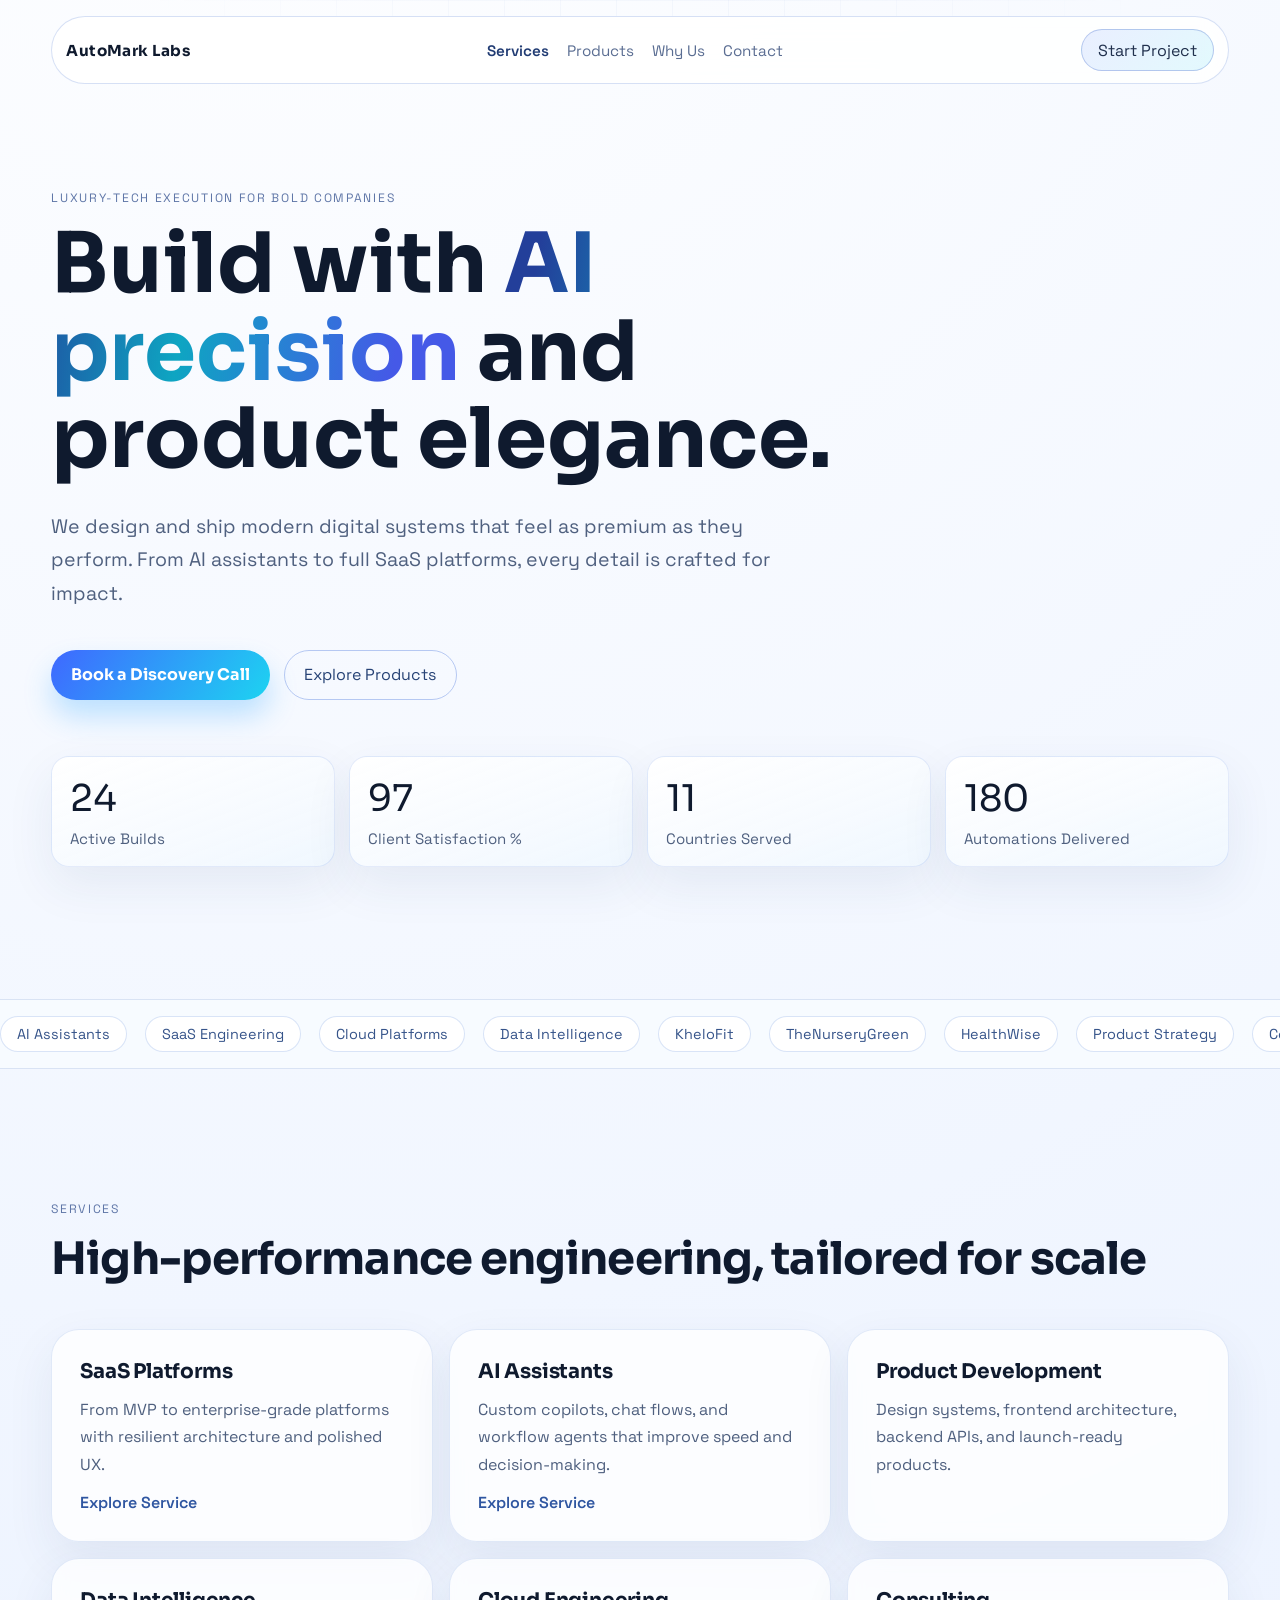
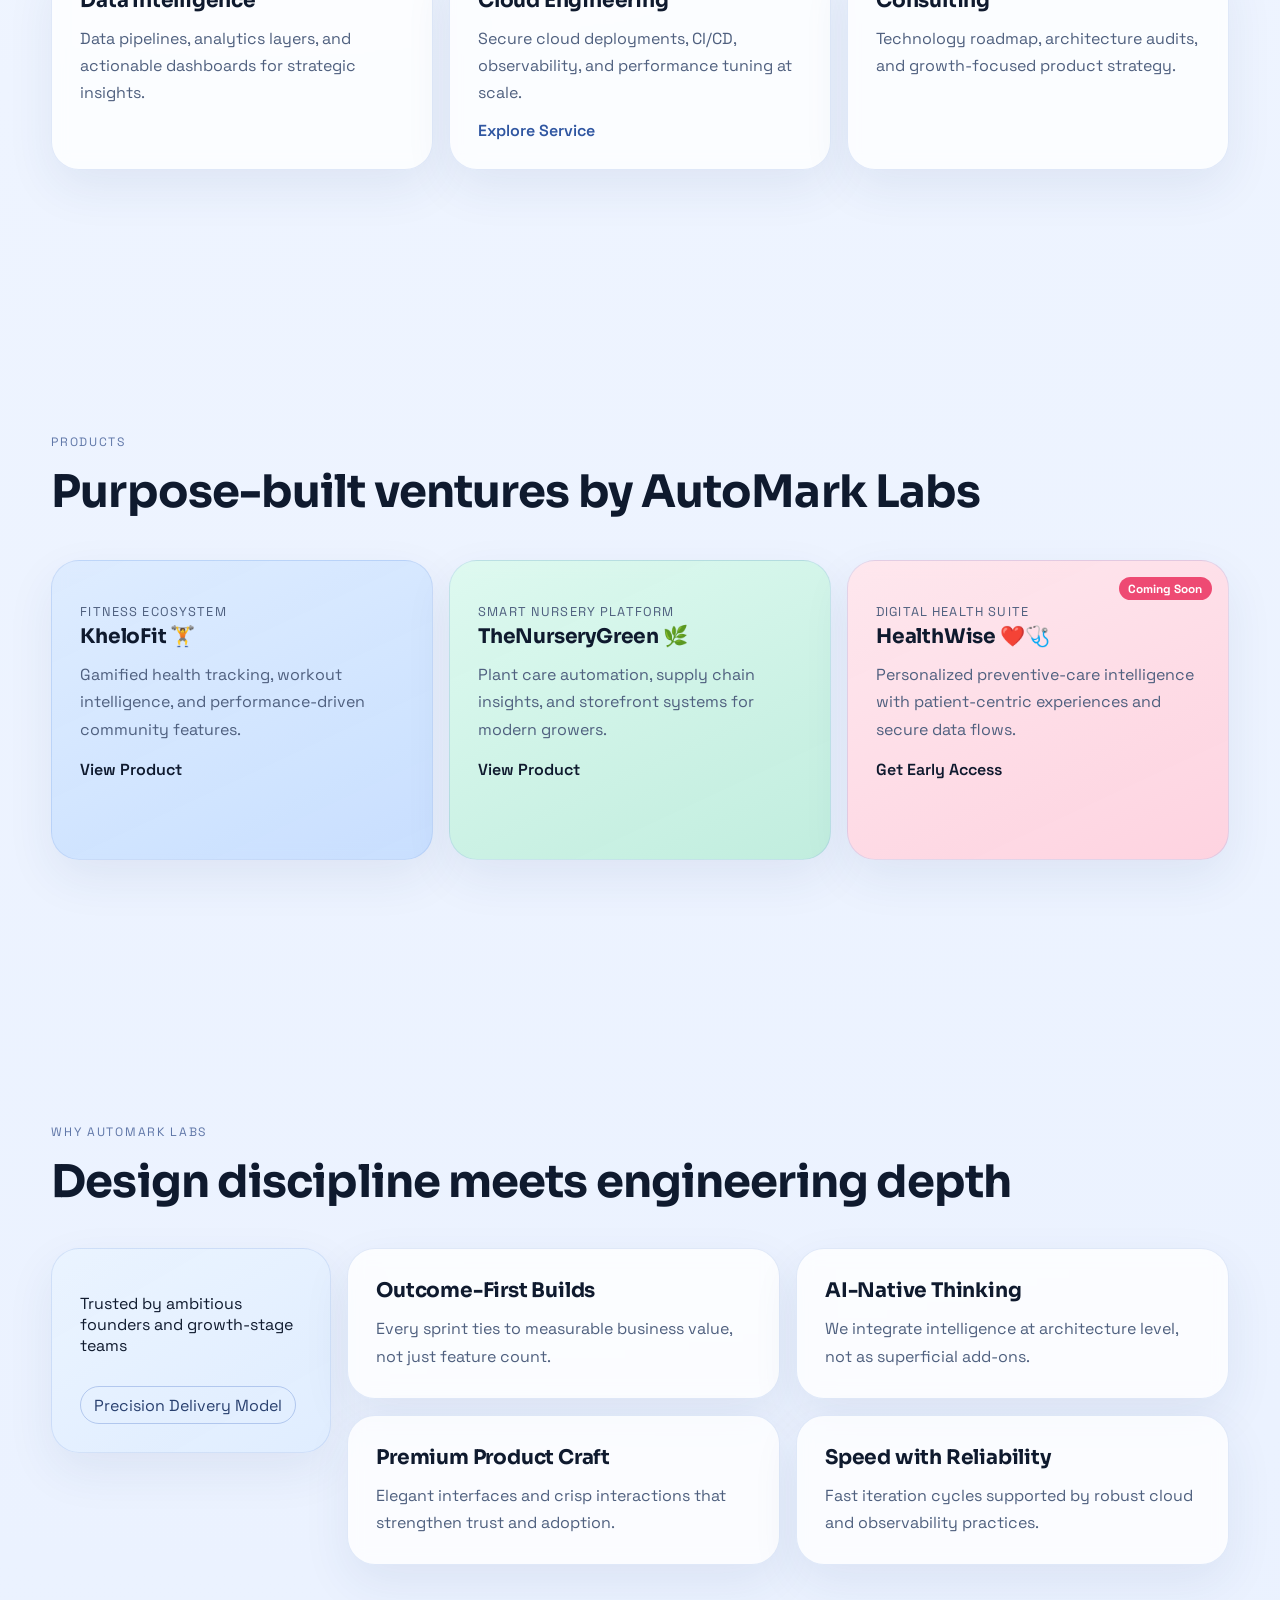
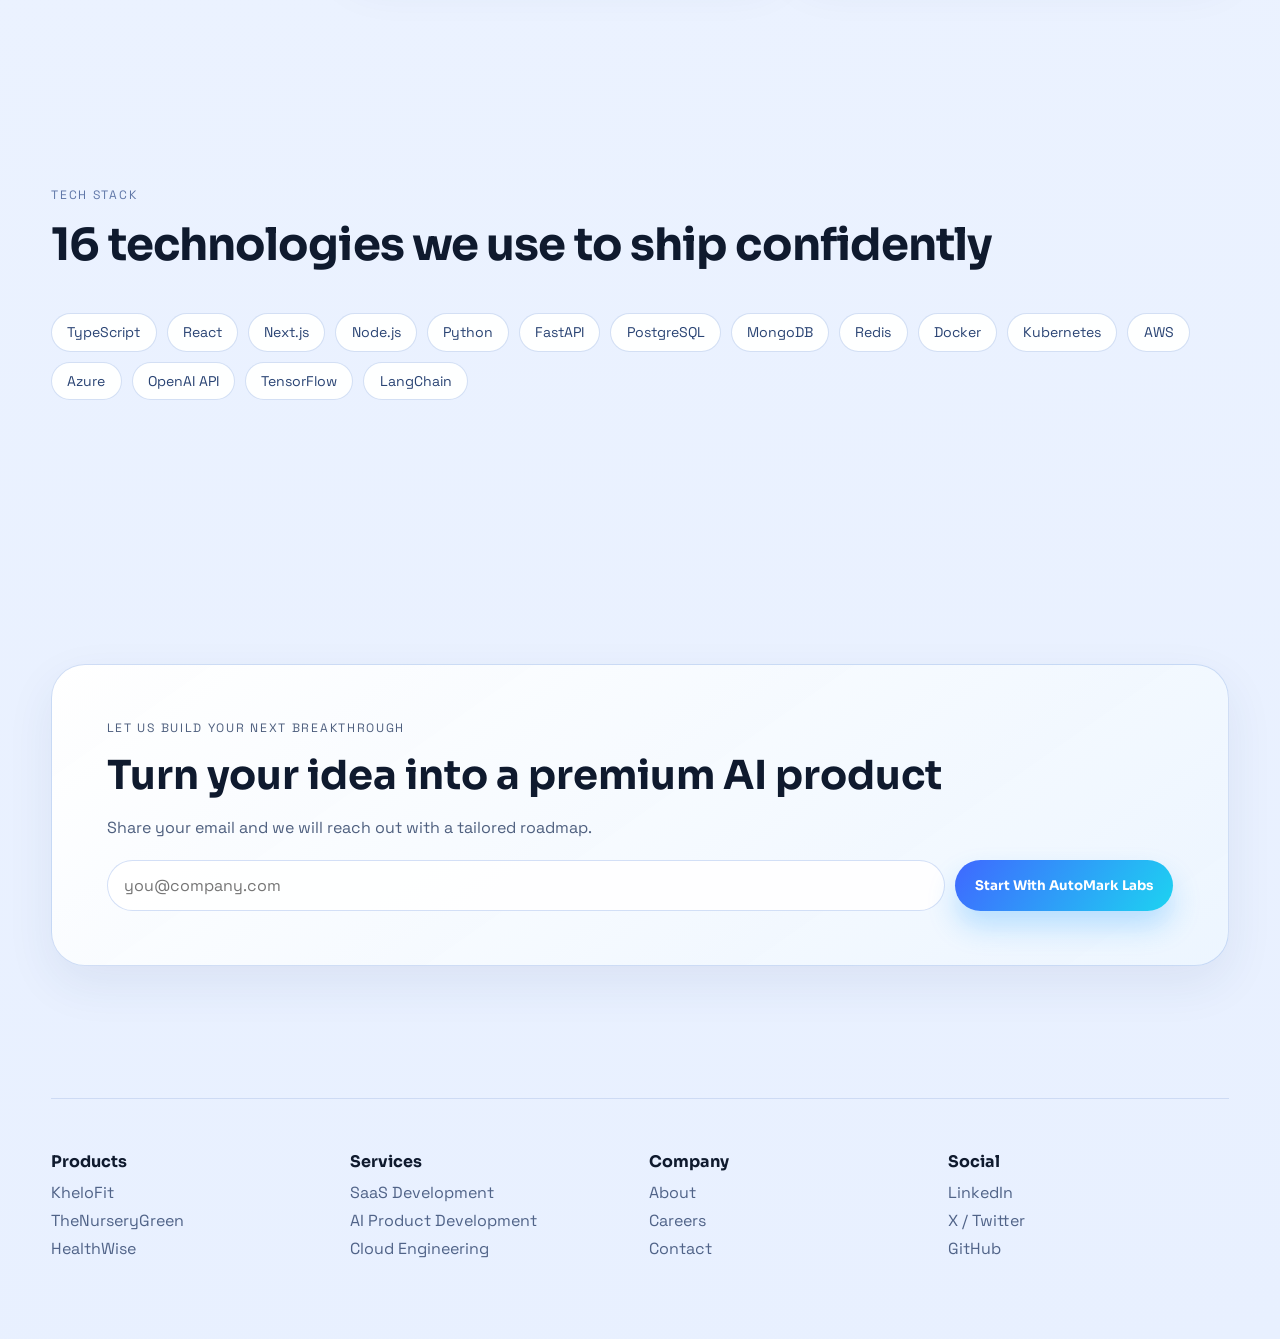
==== commit 387961c9: "Add SEO service landing pages and internal linking" ====
--- a/index.html
+++ b/index.html
@@ -146,10 +146,12 @@
           <article class="service-card reveal">
             <h3>SaaS Platforms</h3>
             <p>From MVP to enterprise-grade platforms with resilient architecture and polished UX.</p>
+            <a href="/saas-development.html" aria-label="Explore SaaS development service">Explore Service</a>
           </article>
           <article class="service-card reveal">
             <h3>AI Assistants</h3>
             <p>Custom copilots, chat flows, and workflow agents that improve speed and decision-making.</p>
+            <a href="/ai-product-development.html" aria-label="Explore AI product development service">Explore Service</a>
           </article>
           <article class="service-card reveal">
             <h3>Product Development</h3>
@@ -162,6 +164,7 @@
           <article class="service-card reveal">
             <h3>Cloud Engineering</h3>
             <p>Secure cloud deployments, CI/CD, observability, and performance tuning at scale.</p>
+            <a href="/cloud-engineering.html" aria-label="Explore cloud engineering service">Explore Service</a>
           </article>
           <article class="service-card reveal">
             <h3>Consulting</h3>
@@ -283,9 +286,9 @@
       </div>
       <div>
         <h4>Services</h4>
-        <a href="#services">SaaS Engineering</a>
-        <a href="#services">AI Assistants</a>
-        <a href="#services">Cloud & Data</a>
+        <a href="/saas-development.html">SaaS Development</a>
+        <a href="/ai-product-development.html">AI Product Development</a>
+        <a href="/cloud-engineering.html">Cloud Engineering</a>
       </div>
       <div>
         <h4>Company</h4>
--- a/styles.css
+++ b/styles.css
@@ -312,6 +312,18 @@
   line-height: 1.7;
 }
 
+.service-card a {
+  display: inline-block;
+  margin-top: 14px;
+  color: #2f56a1;
+  font-weight: 600;
+}
+
+.service-card a:hover,
+.service-card a:focus-visible {
+  color: #1f3d78;
+}
+
 .products-grid {
   margin-top: 40px;
   display: grid;
